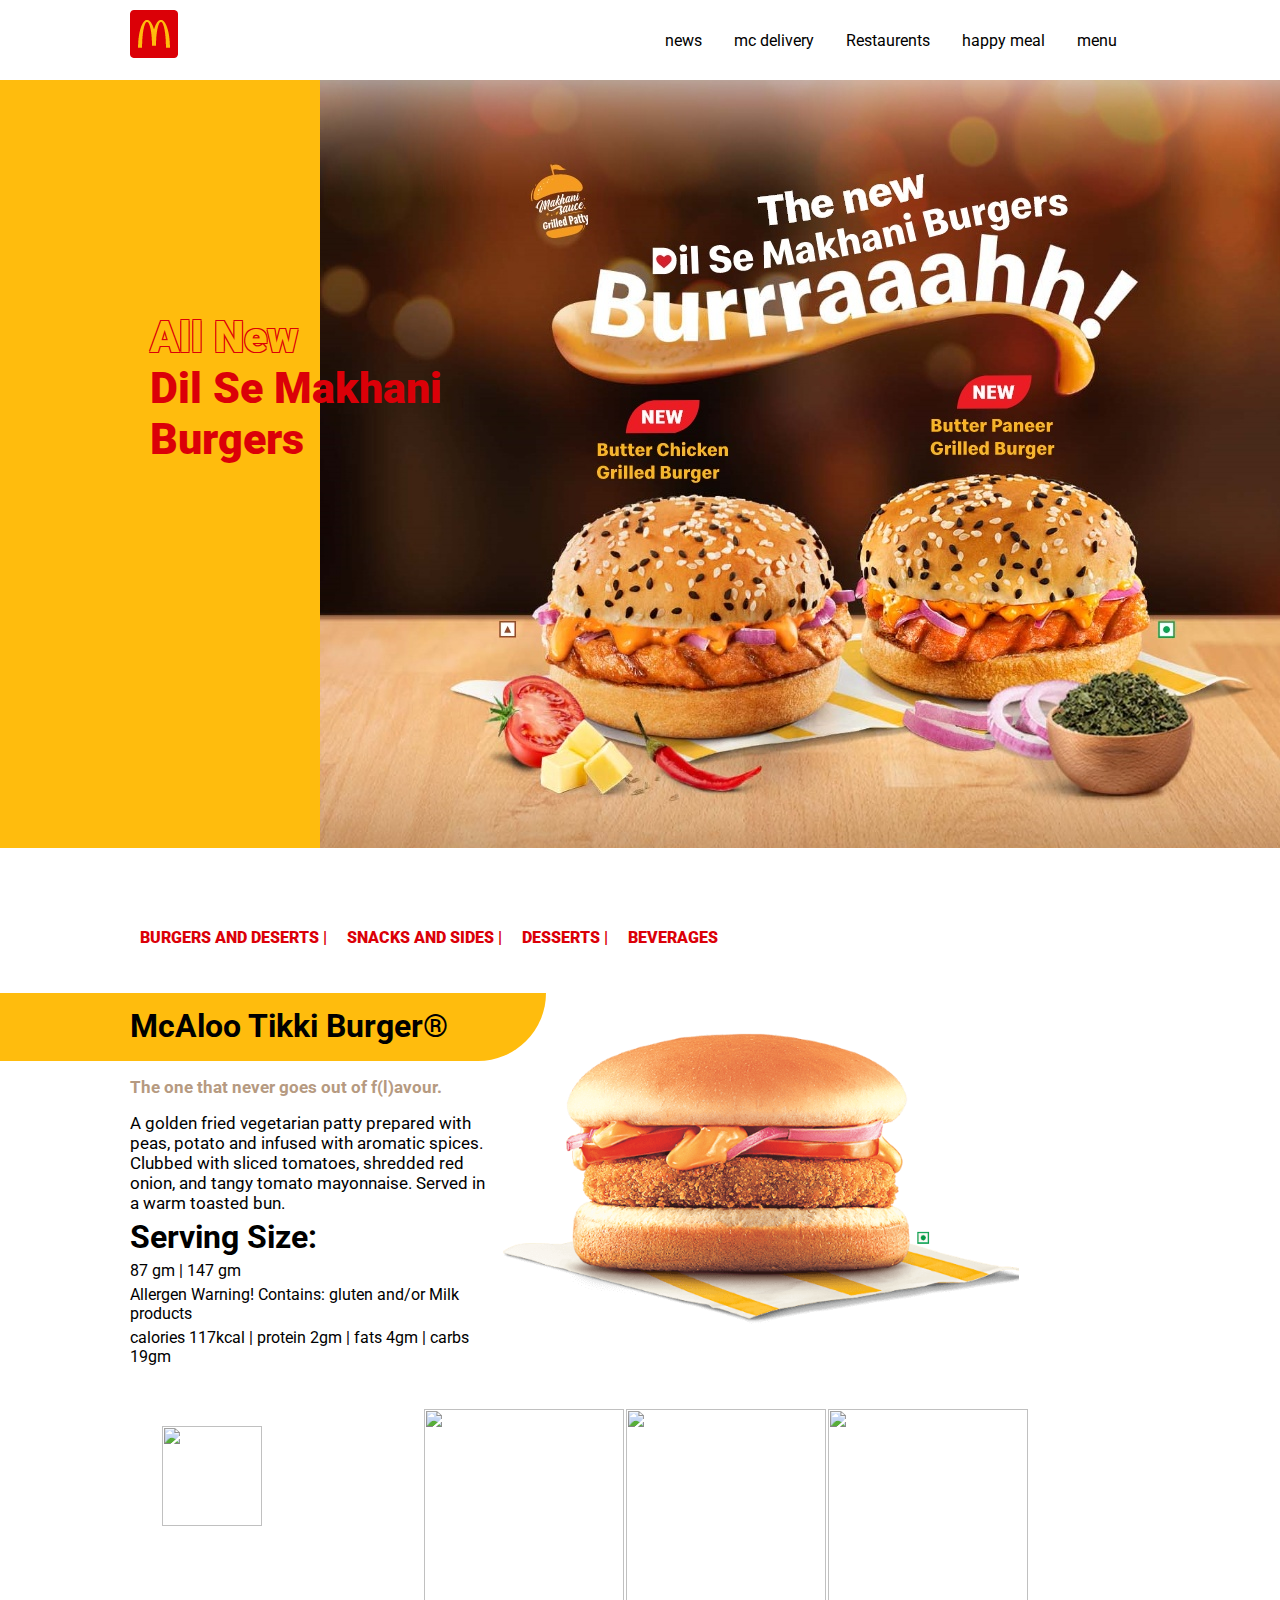
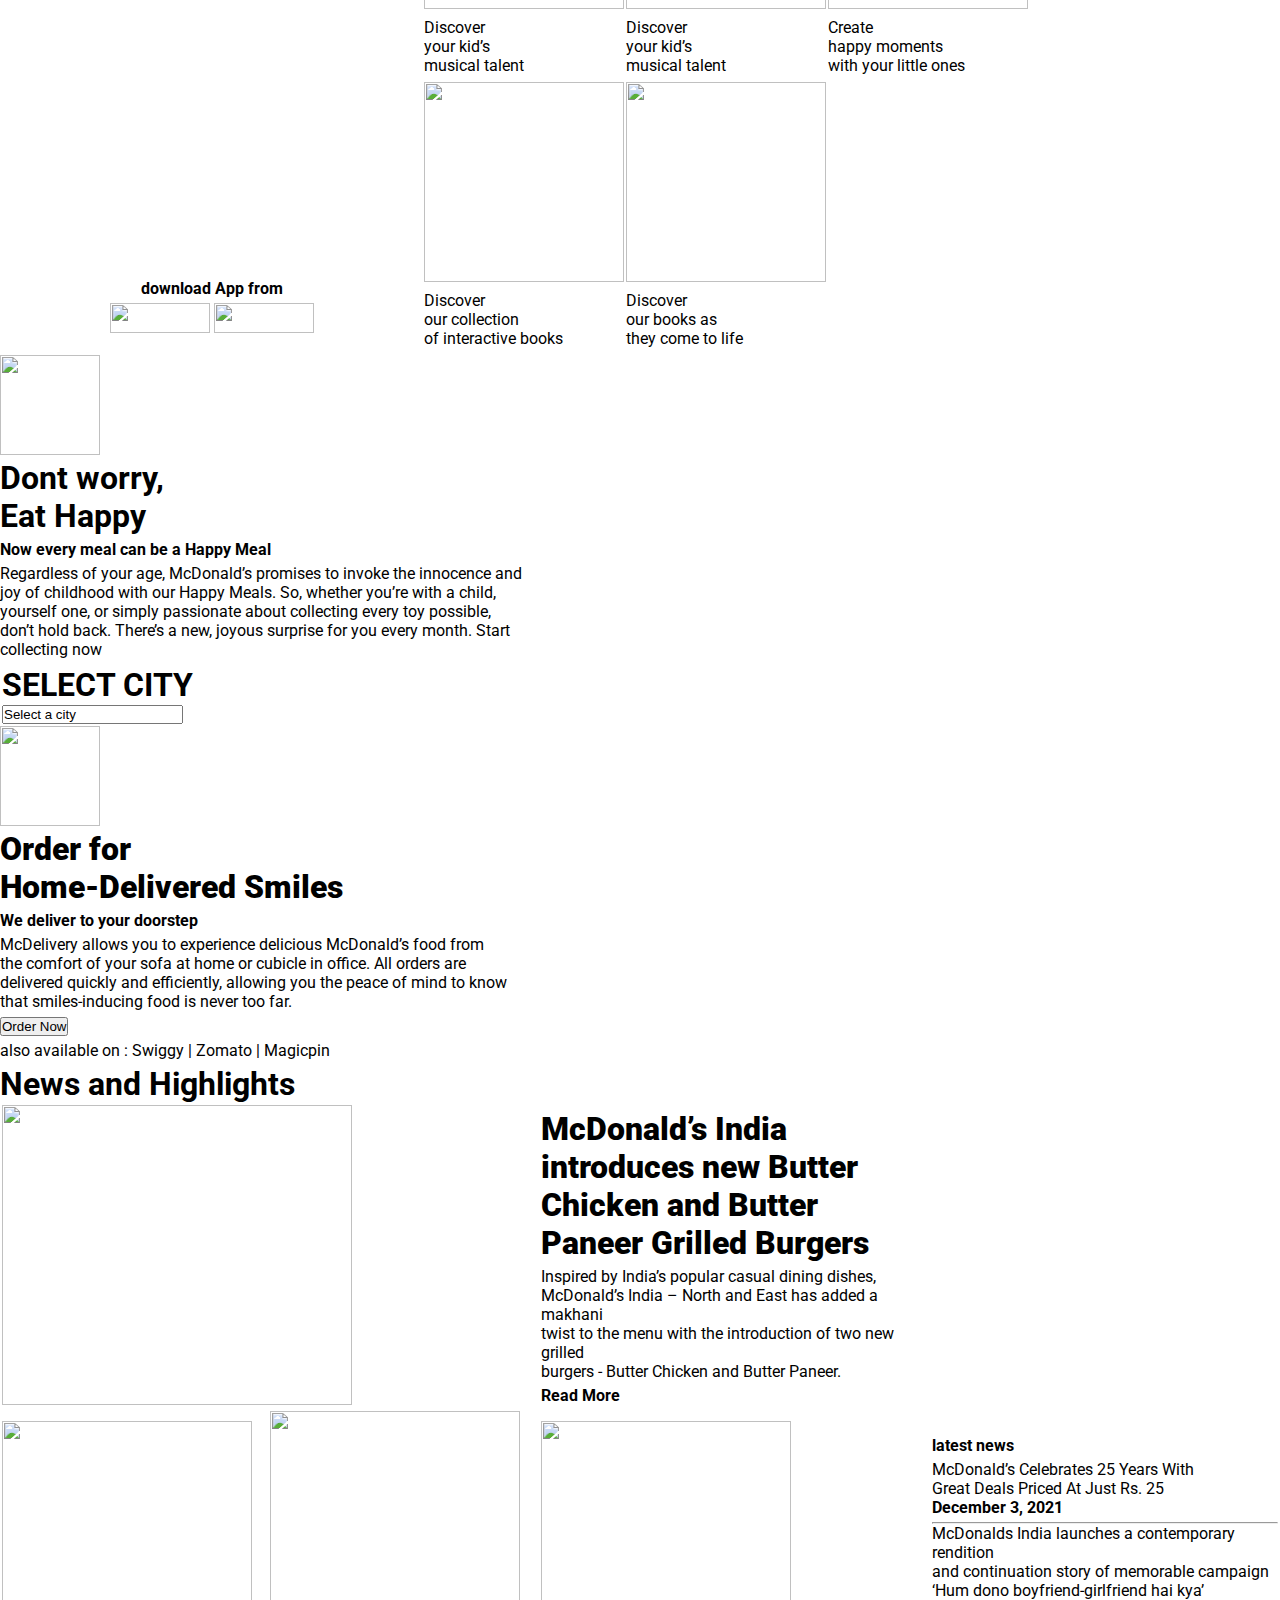
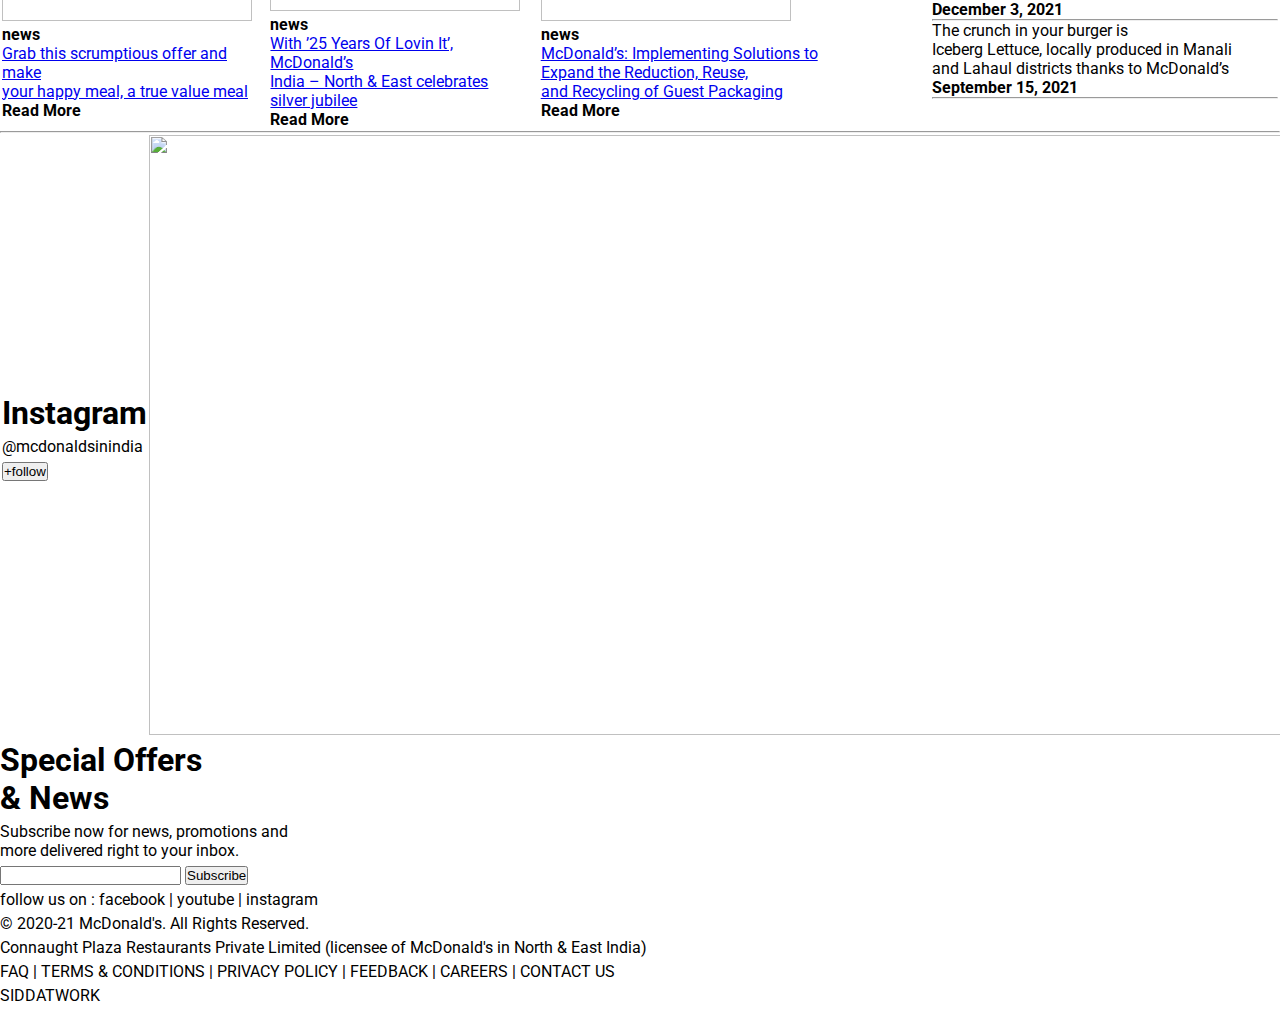
==== final/index.html @ 5f6944cc "added more files" ====
<!DOCTYPE html>
<html lang="en">

<head>
    <meta charset="UTF-8">
    <meta http-equiv="X-UA-Compatible" content="IE=edge">
    <meta name="viewport" content="width=device-width, initial-scale=1.0">
    <title>mcDonalds India</title>
    <link rel="preconnect" href="https://fonts.googleapis.com" />
    <link rel="preconnect" href="https://fonts.gstatic.com" crossorigin />
    <link href="https://fonts.googleapis.com/css2?family=Roboto&display=swap" rel="stylesheet" />
    <link rel="icon" href="./assets/images/logos/favicon.svg" />
    <link rel="stylesheet" href="style.css">
</head>

<body>
    <!-- navbar start here -->
    <nav id="navbar" class="navigation padding-all">
        <a href="#home-section">
            <img src="/assets/images/logos/mc_logo.png" alt="logo">
        </a>
        <ul>
            <li><a href="#menu">menu</a></li>
            <li><a href="#happymeal">happy meal </a></li>
            <li><a href="#restaurents">Restaurents</a></li>
            <li><a href="#mcdelivery">mc delivery</a></li>
            <li><a href="#news">news</a></li>
        </ul>
    </nav>
    <!-- navbar ends here -->
    <main>
        <section id="home-section">
            <h1><span>All New </span><br> Dil Se Makhani<br> Burgers</h1>
            <img src="/assets/images/img-makhani-burger.jpg" alt="img-makhani-burger" />
        </section>
        <!-- section 2 : food items start here  -->
        <section id="menu" class="padding-all">
            <!-- section 2.1 : first section -->
            <article>
                <div class="menu-slider">
                    <h1>BURGERS AND DESERTS | </h1>
                    <h1>SNACKS AND SIDES | </h1>
                    <h1>DESSERTS | </h1>
                    <h1>BEVERAGES </h1>
                </div>
                <div class="container-flex">
                    <div class="menu-first">
                        <h2>McAloo Tikki Burger®</h2>
                        <p>The one that never goes out of f(l)avour.</p>
                        <p>A golden fried vegetarian patty prepared with peas, potato and infused with aromatic spices. Clubbed with sliced tomatoes, shredded red onion, and tangy tomato mayonnaise. Served in a warm toasted bun.</p>
                        <h1>Serving Size:</h1>
                        <p>87 gm | 147 gm</p>
                        <span>Allergen Warning! Contains:</span>
                        <span>gluten and/or Milk products</span>
                        <p>calories 117kcal | protein 2gm | fats 4gm | carbs 19gm</p>
                    </div>
                    <div class="img-cont">
                        <img src="/assets/images/mcaloo-tikki-cheese.png" alt="mcaloo-tikki-cheese">
                    </div>
                </div>
            </article>
            <!-- section 2.2 : second section -->
            <article>

            </article>

            <!-- section 2.3 : third section -->
            <article>

            </article>

        </section>
        <!-- section 2 : food items end here  -->

        <!-- section 3 : happy meal app download -->
        <section>
            <table>
                <tr>
                    <th rowspan="2">
                        <img src="https://mcdindia.com/wp-content/uploads/2020/05/happy-meal-logo2x-compressor.png"
                            alt="" height="100" width="100"><br>
                        <video width="420" height="340" autoplay muted>
                            <source src="https://mcdindia.b-cdn.net/app-download.mp4" type="video/mp4">
                        </video>
                        <p>download App from</p>
                        <a href="https://apps.apple.com/sg/app/mcdonalds-happy-meal-app-asia/id1209978668"><img
                                src="https://mcdindia.com/wp-content/uploads/2020/05/app-store2x.png" alt="" height="30"
                                width="100"></a>
                        <a href="https://play.google.com/store/apps/details?id=com.mcdonalds.happystudio.apac&hl=en_IN"><img
                                src="https://mcdindia.com/wp-content/uploads/2020/05/play-store2x.png" alt=""
                                height="30" width="100"></a>
                    </th>
                    <td>
                        <img src="https://mcdindia.com/wp-content/uploads/2020/05/screen-12x-compressor.png" alt=""
                            height="200" width="200">
                        <p>Discover <br> your kid’s <br> musical talent</p>
                    </td>
                    <td>
                        <img src="https://mcdindia.com/wp-content/uploads/2020/05/screen-12x-compressor.png" alt=""
                            height="200" width="200">
                        <p>Discover <br> your kid’s <br> musical talent</p>
                    </td>
                    <td>
                        <img src="https://mcdindia.com/wp-content/uploads/2020/05/screen-22x-compressor.png" alt=""
                            height="200" width="200">
                        <p>Create <br> happy moments <br>with your little ones</p>
                    </td>
                </tr>
                <tr>
                    <td>
                        <img src="https://mcdindia.com/wp-content/uploads/2020/05/screen-42x-compressor.png" alt=""
                            height="200" width="200">
                        <p>Discover<br> our collection <br>of interactive books</p>
                    </td>
                    <td>
                        <img src="https://mcdindia.com/wp-content/uploads/2020/05/screen-52x-compressor.png" alt=""
                            height="200" width="200">
                        <p>Discover <br>our books as <br> they come to life</p>
                    </td>
                </tr>
            </table>
        </section>
        <!-- section 3 : happy meal app download end here-->

        <!--section 4 :  happy meal start here -->
        <section>
            <img src="https://mcdindia.com/wp-content/uploads/2020/05/happy-meal-logo2x-compressor.png" alt=""
                height="100" width="100"><br>
            <h1>Dont worry,<br> Eat Happy</h1>
            <p><b>Now every meal can be a Happy Meal</b></p>
            <p>Regardless of your age, McDonald’s promises to invoke the innocence and <br> joy of childhood with our
                Happy Meals. So, whether you’re with a child,<br> yourself one, or simply passionate about collecting
                every toy possible,<br> don’t hold back. There’s a new, joyous surprise for you every month. Start
                <br>collecting now
            </p>
        </section>
        <!--section 4 :  happy meal end here -->

        <!--section 5 :  select city  start here-->
        <section>
            <table>
                <tr>
                    <td>
                        <h1>SELECT CITY</h1>
                        <input type="text" value="Select a city">
                    </td>
                    <td>
                        <img src="https://abasto.com/wp-content/uploads/2014/05/mcdonalds-mascot.webp" alt="">
                    </td>
                </tr>
            </table>
        </section>
        <!--section 5 :  select city end  here-->

        <!--section 6:  MC delivery start here -->
        <section>
            <img src="https://mcdindia.com/wp-content/uploads/2019/12/logo-mcdelivery.svg" alt="" height="100"
                width="100">
            <h1><b>Order for <br> Home-Delivered Smiles</b></h1>
            <p><b>We deliver to your doorstep</b></p>
            <p>McDelivery allows you to experience delicious McDonald’s food from <br> the comfort of your sofa at home
                or cubicle in office. All orders are <br> delivered quickly and efficiently, allowing you the peace of
                mind to know <br>that smiles-inducing food is never too far.</p>
            <button>Order Now</button>
            <p>also available on : Swiggy | Zomato | Magicpin</p>
        </section>
        <!--section 6:  MC delivery start here -->

        <!--section 7:  news and highlights start here -->
        <section>
            <h1>News and Highlights</h1>
            <table>
                <tr>
                    <td colspan="2">
                        <img src="https://mcdindia.com/wp-content/uploads/2020/02/2.10-maharaja-mac-veg.png" alt=""
                            height="300" width="350">
                    </td>
                    <td>
                        <h1><b>McDonald’s India <br> introduces new Butter <br>Chicken and Butter <br>Paneer Grilled
                                Burgers</b></h1>
                        <p>Inspired by India’s popular casual dining dishes,<br> McDonald’s India – North and East has
                            added a makhani<br> twist to the menu with the introduction of two new grilled<br> burgers -
                            Butter Chicken and Butter Paneer.</p>
                        <b>Read More</b>
                    </td>
                </tr>
                <tr>
                    <td>
                        <img src="https://mcdindia.com/wp-content/uploads/2021/12/mcd-post-1-1.jpg" alt="" height="200"
                            width="250"><br>
                        <b>news</b><br>
                        <a
                            href="https://lbb.in/delhi/grab-this-scrumptious-offer-and-d70782?_branch_match_id=997772886920356638&utm_source=app&utm_campaign=shareFromApp&utm_medium=share&_branch_referrer=H4sIAAAAAAAAA8soKSkottLXT8%2FXy0lK0svM0w%2FwNDetKA4OMshJAgArfX8AHQAAAA%3D%3D">
                            Grab this scrumptious offer and make<br> your happy meal, a true value meal</a><br>
                        <b>Read More</b>
                    </td>
                    <td>
                        <img src="https://mcdindia.com/wp-content/uploads/2021/12/mcd-post-dec-1.jpg" alt=""
                            height="200" width="250"><br>
                        <b>news</b><br>
                        <a
                            href="https://lbb.in/delhi/grab-this-scrumptious-offer-and-d70782?_branch_match_id=997772886920356638&utm_source=app&utm_campaign=shareFromApp&utm_medium=share&_branch_referrer=H4sIAAAAAAAAA8soKSkottLXT8%2FXy0lK0svM0w%2FwNDetKA4OMshJAgArfX8AHQAAAA%3D%3D">
                            With ’25 Years Of Lovin It’, McDonald’s <br>India – North & East celebrates<br> silver
                            jubilee</a><br>
                        <b>Read More</b>
                    </td>
                    <td>
                        <img src="https://mcdindia.com/wp-content/uploads/2021/12/mcd-post-1.jpg" alt="" height="200"
                            width="250"><br>
                        <b>news</b><br>
                        <a
                            href="https://lbb.in/delhi/grab-this-scrumptious-offer-and-d70782?_branch_match_id=997772886920356638&utm_source=app&utm_campaign=shareFromApp&utm_medium=share&_branch_referrer=H4sIAAAAAAAAA8soKSkottLXT8%2FXy0lK0svM0w%2FwNDetKA4OMshJAgArfX8AHQAAAA%3D%3D">
                            McDonald’s: Implementing Solutions to <br>Expand the Reduction, Reuse,<br> and Recycling of
                            Guest Packaging</a><br>
                        <b>Read More</b>
                    </td>
                    <td>
                        <b>latest news</b><br>
                        <p>McDonald’s Celebrates 25 Years With<br> Great Deals Priced At Just Rs. 25
                            <br>
                            <b>December 3, 2021</b>
                            <br>
                            <hr>
                            McDonalds India launches a contemporary rendition<br> and continuation story of memorable
                            campaign <br>‘Hum dono boyfriend-girlfriend hai kya’
                            <br>
                            <b>December 3, 2021</b>
                            <br>
                            <hr>
                            The crunch in your burger is <br>Iceberg Lettuce, locally produced in Manali<br> and Lahaul
                            districts thanks to McDonald’s
                            <br>
                            <b>September 15, 2021</b>
                            <br>
                            <hr>
                        </p>
                    </td>
                </tr>
            </table>
        </section>
        <hr>
        <!-- section 8: instagram start here -->
        <section>
            <table>
                <tr>
                    <td>
                        <h1>Instagram</h1>
                        <p>@mcdonaldsinindia</p>
                        <button>+follow</button>
                    </td>
                    <td>
                        <img src="https://images.squarespace-cdn.com/content/v1/50c000f6e4b09ddddcefe99c/1520742052755-EKDN5G6GSHXH2BXDTOZO/McDonalds_App_Mockup.jpg?format=2500w"
                            alt="" height="600" width="1300">
                    </td>
                </tr>
            </table>
        </section>
        <!-- section 8: instagram start here -->
        <!-- section 9: newsletter sign up start here-->
        <section>
            <h1>Special Offers <br>& News</h1>
            <p>Subscribe now for news, promotions and<br>more delivered right to your inbox.</p>
            <input type="email">
            <button>Subscribe</button>
            <p>follow us on : facebook | youtube | instagram</p>
        </section>
        <!-- section 9: newsletter sign up end here-->
    </main>
    <!-- footer start here-->
    <footer>
        <p>© 2020-21 McDonald's. All Rights Reserved.</p>
        <p>Connaught Plaza Restaurants Private Limited (licensee of McDonald's in North & East India)</p>
        <p>FAQ | TERMS & CONDITIONS | PRIVACY POLICY | FEEDBACK | CAREERS | CONTACT US</p>
        <p>SIDDATWORK</p>
    </footer>
    <!-- footer end here -->
</body>

</html>
---- final/style.css ----
*{
    margin: 0;
    padding: 0;
}

body {
    font-family: 'Roboto', sans-serif;
    /* cursor:url(/assets/images/mc-cursor.png),auto; */
  }
  
  /* common styles start here */

  
main {
    /* max-width: 1600px; */
    margin: 0 auto;
  }
  
p{
    margin: 5px 0;
  }
  
.padding-all{
  padding-left: 130px;
  padding-right: 130px;
}

nav{
    height: 80px;
    width:1140;
    z-index: 100;
}
nav img{
    position: absolute;
    left: 130px;
    top: 10px;

}
nav ul {
    list-style-type: none;
    margin: 0;
    padding: 17px;
    overflow: hidden;
    background-color:white;
  }
  
nav ul li {
    float: right;
  }
  
nav li a {
    display: block;
    color:black;
    text-align: center;
    padding: 14px 16px;
    text-decoration: none;
  }

/* ---------------------------------------------------------------------- */

 #home-section {
     display: flex;
     justify-content: space-between;
     align-items: center;
     background-color: RGB(255, 188, 13);
}

#home-section h1{
    position: relative;
    left: 150px;
    font-weight:900;
    height: 100%;
    width: 100%;
    color: #db0008;
    font-size: 2.7rem;
    transform: translateY(-50%);
}
#home-section h1 span{
    color:RGB(255, 188, 13);
    text-shadow:
   -1px -1px 0 #db0008,  
    1px -1px 0 #db0008,
    -1px 1px 0 #db0008,
     1px 1px 0 #db0008;
}




.menu-slider{
  display:flex;
  justify-content: left;
  align-items: center;
  padding-top: 70px;
}
.container-flex{
  display:flex;
  align-items: center;
  width: 100%;
  justify-content: space-between;
  min-height: 450px;
}
.menu-slider h1{
  padding:10px;
  font-weight: 900;
  font-size: 1rem;
  color: #db0008;
}

.menu-first{
  width:38%;
}
.menu-first h2{
	position: relative;
	display: block;
	padding: 16px 10px;
	padding-left: 0;
  font-weight: bolder;
  font-size: 2rem;
	padding-right: 30px;
	line-height: 110%;
}

.menu-first h2:before{
	position: absolute;
	content: '';
	top: 0;
	left: calc(-7vw - 40px);
	width: 150%;
	height: 100%;
	background: #FFBC0D;
	border-radius: 0 0 70px 0;
	z-index: -1;
}

.menu-first :nth-child(2){
  color: #B69A81;
	font-weight: 700;
  font-size: 17px;
  margin: 16px 0px;
}

.menu-first :nth-child(3){
  font-size: 17px;
  margin: 5px 0px ;
}
.img-cont img{
  width: 80%;
  line-height: 150px;
}
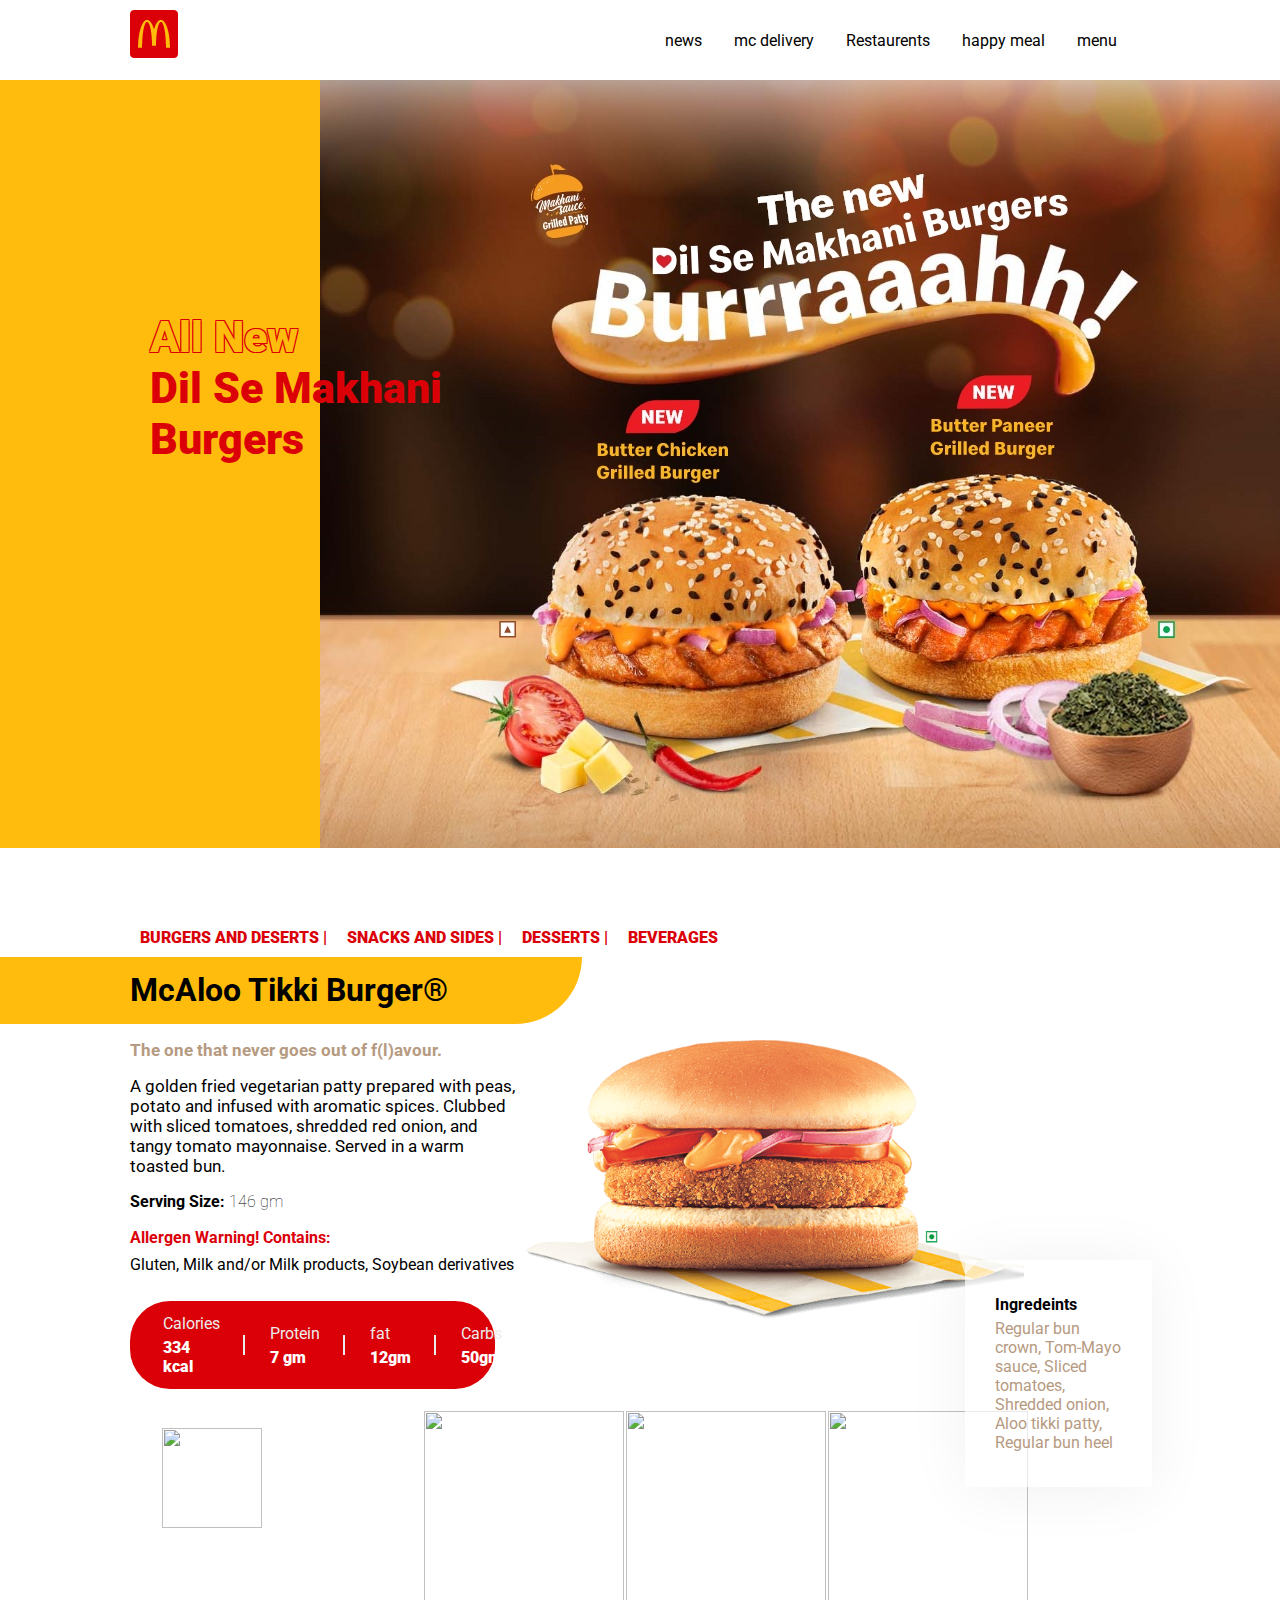
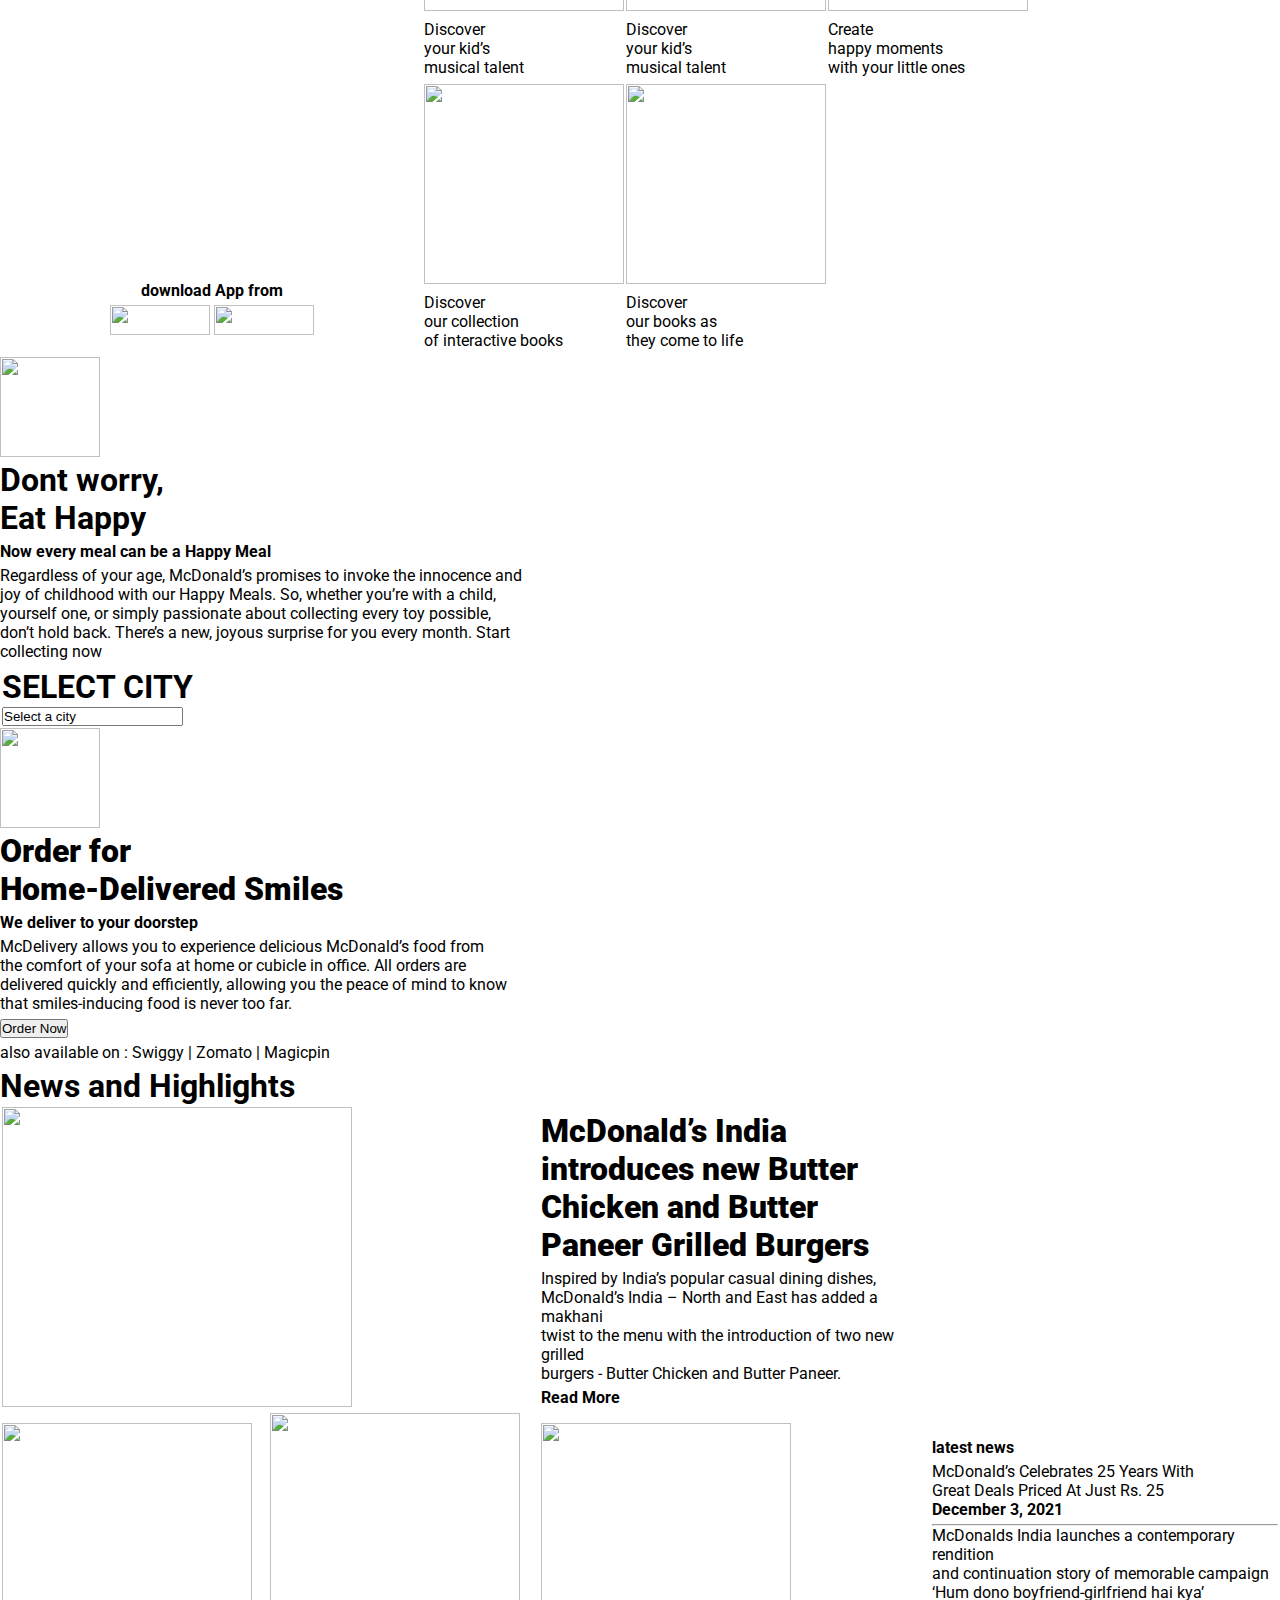
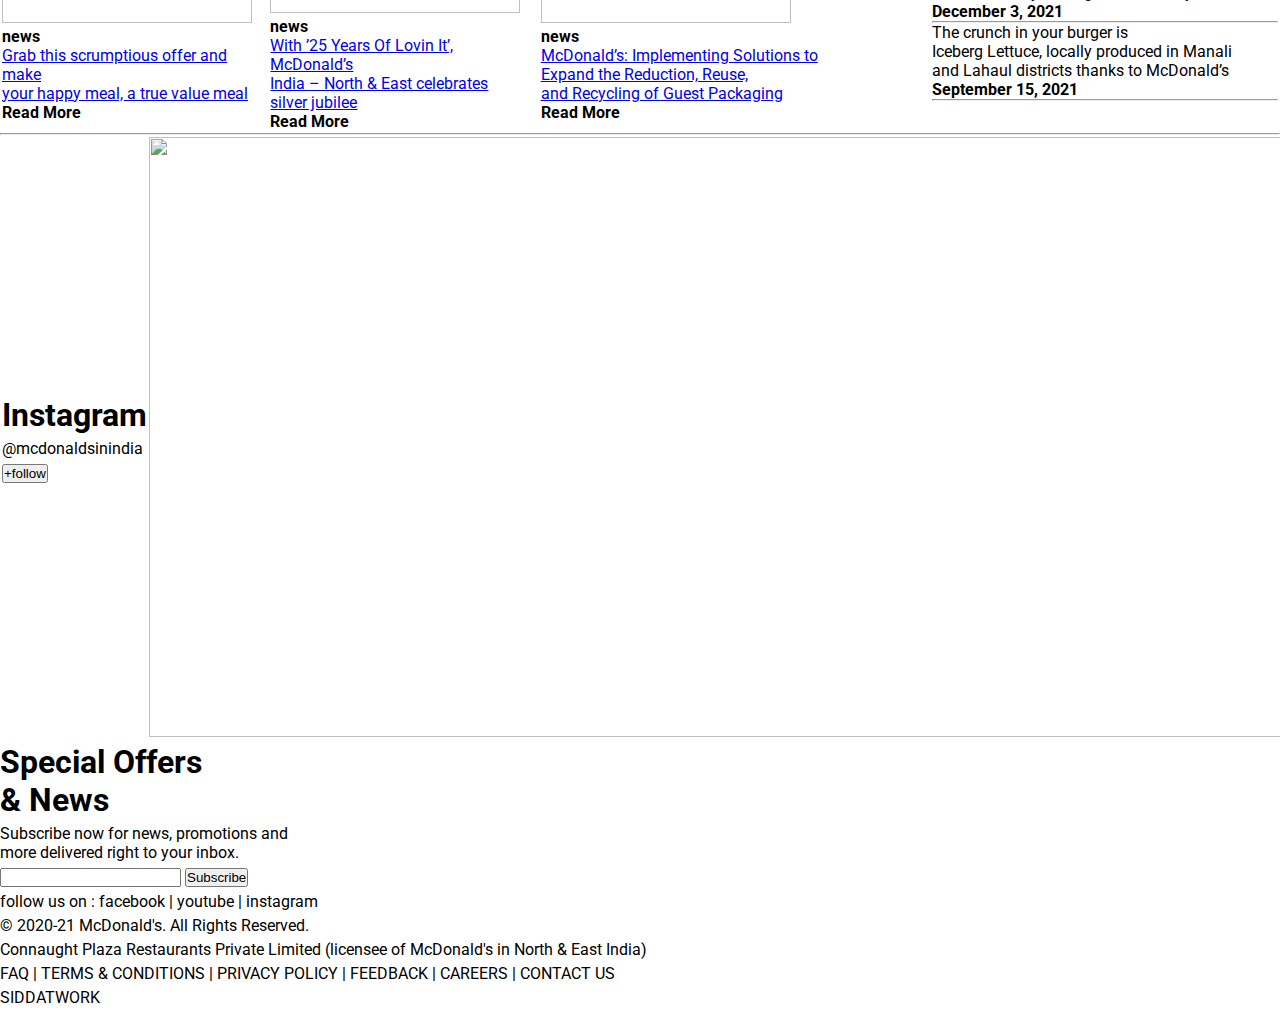
==== commit 6e6fb5d5: "added files" ====
--- a/final/index.html
+++ b/final/index.html
@@ -46,16 +46,42 @@
                 <div class="container-flex">
                     <div class="menu-first">
                         <h2>McAloo Tikki Burger®</h2>
-                        <p>The one that never goes out of f(l)avour.</p>
-                        <p>A golden fried vegetarian patty prepared with peas, potato and infused with aromatic spices. Clubbed with sliced tomatoes, shredded red onion, and tangy tomato mayonnaise. Served in a warm toasted bun.</p>
-                        <h1>Serving Size:</h1>
-                        <p>87 gm | 147 gm</p>
-                        <span>Allergen Warning! Contains:</span>
-                        <span>gluten and/or Milk products</span>
-                        <p>calories 117kcal | protein 2gm | fats 4gm | carbs 19gm</p>
+                        <div class="menu-para">
+                            <p>The one that never goes out of f(l)avour.</p>
+                            <p>A golden fried vegetarian patty prepared with peas, potato and infused with aromatic spices. Clubbed with sliced tomatoes, shredded red onion, and tangy tomato mayonnaise. Served in a warm toasted bun.</p>
+                        </div>
+                        <div class="serving">
+                            <h1>Serving Size: <span>146 gm</span></h1>
+                        </div>
+                        <div class="allergent">
+                            <h1>Allergen Warning! Contains:</h1>
+                            <p>Gluten, Milk and/or Milk products, Soybean derivatives</p>
+                        </div>
+                        <div class="nutrition-values">
+                            <div class="nutrition val-1">
+                                <p class="text-para">Calories</p>
+                                <p class="sub-para">334 kcal</p>
+                            </div>       
+                            <div class="nutrition val-2">
+                                <p class="text-para">Protein</p>
+                                <p class="sub-para">7 gm</p>
+                            </div>                             
+                            <div class="nutrition val-3">
+                                <p class="text-para">fat</p>
+                                <p class="sub-para">12gm</p>
+                            </div>                             
+                            <div class="nutrition val-4">
+                                <p class="text-para">Carbs</p>
+                                <p class="sub-para">50gm</p>
+                            </div>                                                   
+                        </div>
                     </div>
                     <div class="img-cont">
                         <img src="/assets/images/mcaloo-tikki-cheese.png" alt="mcaloo-tikki-cheese">
+                        <div class="ingredeints-para">
+                            <p class="heading">Ingredeints</p>
+                            <p class="para">Regular bun crown, Tom-Mayo sauce, Sliced tomatoes, Shredded onion, Aloo tikki patty, Regular bun heel</p>
+                        </div>
                     </div>
                 </div>
             </article>
@@ -106,6 +132,7 @@
                         <p>Create <br> happy moments <br>with your little ones</p>
                     </td>
                 </tr>
+                
                 <tr>
                     <td>
                         <img src="https://mcdindia.com/wp-content/uploads/2020/05/screen-42x-compressor.png" alt=""
@@ -239,7 +266,7 @@
             </table>
         </section>
         <hr>
-        <!-- section 8: instagram start here -->
+        <!-- section 8: instagram start here --> 
         <section>
             <table>
                 <tr>
--- a/final/style.css
+++ b/final/style.css
@@ -83,9 +83,6 @@
     -1px 1px 0 #db0008,
      1px 1px 0 #db0008;
 }
-
-
-
 
 .menu-slider{
   display:flex;
@@ -133,18 +130,116 @@
 	z-index: -1;
 }
 
-.menu-first :nth-child(2){
+.menu-para :first-child{
   color: #B69A81;
 	font-weight: 700;
   font-size: 17px;
   margin: 16px 0px;
 }
 
-.menu-first :nth-child(3){
+.menu-para :last-child{
   font-size: 17px;
   margin: 5px 0px ;
-}
+  line-height: 20px;
+}
+
 .img-cont img{
   width: 80%;
   line-height: 150px;
 }
+
+
+.serving{
+  margin:16px 0px ;
+}
+.serving h1{
+  font-size: 1rem;
+}
+.serving h1 span{
+     font-size: 1rem;
+     font-weight: 100;
+}
+
+.allergent{
+  margin:16px 0px ;
+  line-height: 22px;
+}
+.allergent h1{
+  font-weight: bolder;
+  font-size: 1rem;
+  color: #db0008;
+}
+
+.nutrition-values{
+  display: flex;
+  background-color: #db0008;
+  border-radius: 40px;
+  height: 20%;
+  width: 90%;
+  justify-content: space-around;
+  align-items: center;
+  margin:25px 0px 20px;
+  padding: 8px;
+}
+.nutrition{
+  position: relative;
+  padding: 0 25px;
+}
+
+.nutrition-values .nutrition .text-para{
+  color: #EBEBEC;
+  font-size: 1rem;
+}
+
+.nutrition-values .nutrition .sub-para{
+  color: white;
+  font-weight: 900;
+}
+
+.nutrition-values .nutrition ::after{
+    position: absolute;
+    content: '';
+    top: 50%;
+    right: 0;
+    height: 20px;
+    width: 2px;
+    background: #EBEBEC;
+    -webkit-transform: translateY(-50%);
+        -ms-transform: translateY(-50%);
+            transform: translateY(-50%);
+}
+
+.nutrition-values :last-child ::after{
+  display: none;
+}
+
+
+.ingredeints-para{
+  position: absolute;
+	top:140%;
+	right: 10%;
+	width: 127px;
+	background: rgba(255, 255, 255, 0.65);
+	padding: 30px;
+	-webkit-box-shadow: 0px 3px 60px rgba(0,0,0,0.06);
+	        box-shadow: 0px 3px 60px rgba(0,0,0,0.06);
+}
+
+.ingredeints-para::before{
+  position: absolute;
+	content: '';
+	top: -10px;
+	left: -10px;
+	border-left: 10px solid transparent;
+	border-right: 10px solid transparent;
+	border-bottom: 20px solid rgba(255, 255, 255, 0.65);
+	transform: rotate(-45deg);
+	box-shadow: 0px 3px 60px rgba(0,0,0,0.06);
+}
+.ingredeints-para .heading{
+  color: #000;
+	font-weight: 700;
+}
+.ingredeints-para .para{
+  color: #B69A81;
+}
